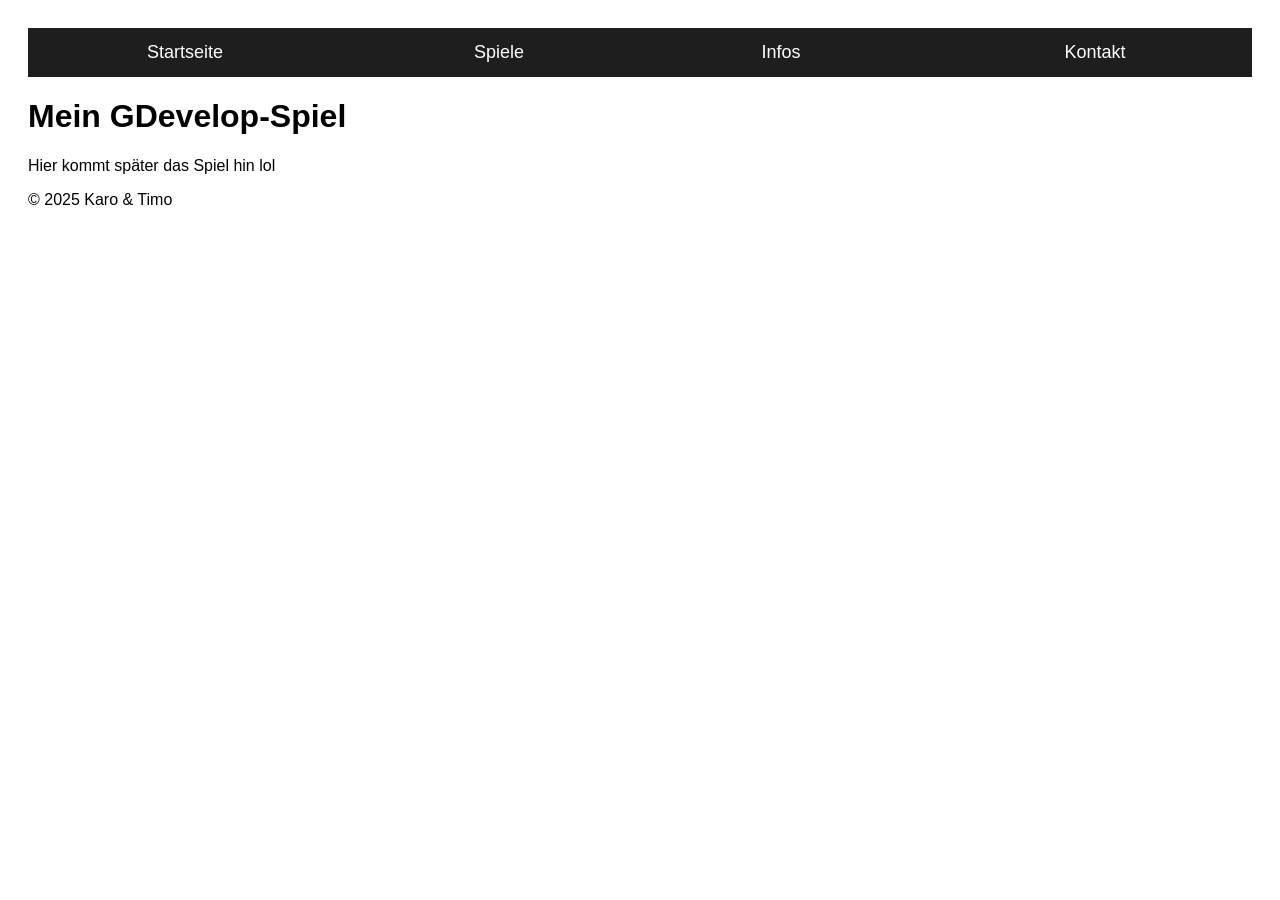
==== index.html @ 60efd47f "Add files via upload" ====
<!DOCTYPE html>
<html lang="de">
<head>
  <meta charset="UTF-8">
  <title>Mein Spiel</title>
  <link rel="stylesheet" href="style.css">
</head>
<body>
    <nav class="topnav">
  <a href="index.html">Startseite</a>

  <div class="dropdown">
    <a href="spiel.html" class="dropbtn">Spiele</a>
    <div class="dropdown-content">
      <a href="spiel.html">Dino-Spiel</a>
      <a href="klicker.html">Klicker-Spiel</a>
    </div>
  </div>

  <a href="infos.html">Infos</a>
  <a href="kontakt.html">Kontakt</a>
</nav>


  <header>
    <h1>Mein GDevelop-Spiel</h1>
  </header>

  <main>
    <div class="game-container">
      <!-- Hier kommt später dein GDevelop-Spiel rein -->
      <p>Hier kommt später das Spiel hin lol </p>
    </div>
  </main>

  <footer>
    <p>© 2025 Karo & Timo </p>
  </footer>


</html>
---- style.css ----
/* Navigation oben */
.topnav {
  background-color: #1e1e1e;
  display: flex;
  overflow: visible; /* wichtig für Dropdown */
}

.dropdown {
  position: relative;
  flex: 1;               /* passt in dein flex-nav Layout */
}

.dropbtn {
  display: block;
  width: 100%;
  color: #ffffff;
  text-align: center;
  padding: 14px 16px;
  text-decoration: none;
  font-size: 18px;
  transition: 0.3s;
}

.dropbtn:hover {
  background-color: #007bff;
}

.dropdown-content {
  display: none;
  position: absolute;
  top: 100%;
  left: 0;
  width: 100%;
  background-color: #1e1e1e;
  border-top: 1px solid rgba(255,255,255,0.15);
  z-index: 999;
}

.dropdown-content a {
  display: block;
  flex: none;
  padding: 12px 16px;
  text-align: center;
  font-size: 16px;
  color: #ffffff;
  text-decoration: none;
}

.dropdown-content a:hover {
  background-color: #007bff;
}

.dropdown:hover .dropdown-content,
.dropdown:focus-within .dropdown-content {
  display: block;
}

.topnav a {
  flex: 1;
  color: #ffffff;
  text-align: center;
  padding: 14px 16px;
  text-decoration: none;
  font-size: 18px;
  transition: 0.3s;
}

.topnav a:hover {
  background-color: #007bff;
}

body {
  font-family: Arial, sans-serif;
  padding: 20px;
}

.dropdown .dropbtn {
  background-color: transparent;
}

.dropdown .dropbtn:hover {
  background-color: #007bff;
}

button {
  padding: 10px 20px;
  cursor: pointer;
}

.game-wrap {
  max-width: 980px;
  margin: 0 auto;
}

.hud {
  display: flex;
  justify-content: space-between;
  margin: 10px 0;
  font-weight: bold;
}

#game {
  width: 100%;
  height: auto;
  border: 2px solid #111;
  border-radius: 10px;
  background: #eaf6ff;
  display: block;
}

.hint {
  margin-top: 10px;
  opacity: 0.8;
}

.restart-btn {
  margin-top: 10px;
}
/* Klicker-Shop Layout */
.shop {
  display: flex;
  gap: 10px;
  flex-wrap: wrap;
  margin-top: 10px;
}

.shop button {
  flex: 1;
  min-width: 240px;
}
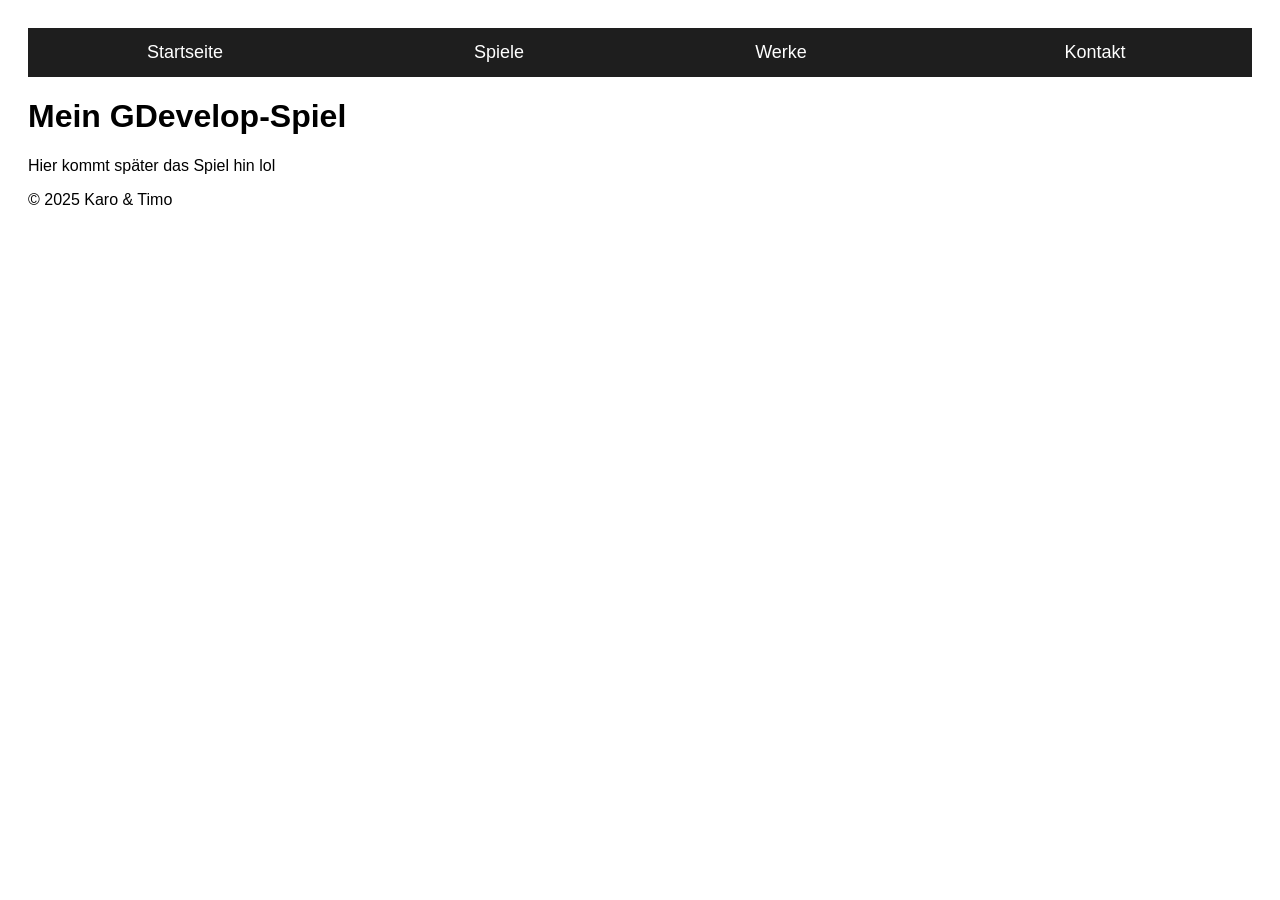
==== commit 9386a6f7: "Add files via upload" ====
--- a/index.html
+++ b/index.html
@@ -17,7 +17,7 @@
     </div>
   </div>
 
-  <a href="infos.html">Infos</a>
+  <a href="werke.html">Werke</a>
   <a href="kontakt.html">Kontakt</a>
 </nav>
 
--- a/style.css
+++ b/style.css
@@ -128,3 +128,35 @@
   flex: 1;
   min-width: 240px;
 }
+.media-box {
+  max-width: 980px;
+  margin: 0 auto 20px auto;
+  padding: 12px;
+  border: 2px solid rgba(0,0,0,0.12);
+  border-radius: 10px;
+  background: rgba(255,255,255,0.6);
+}
+
+.media-player {
+  margin-top: 10px;
+}
+
+audio, video {
+  width: 100%;
+  border-radius: 10px;
+}
+
+.download-btn {
+  display: inline-block;
+  margin-top: 10px;
+  padding: 10px 14px;
+  background: #007bff;
+  color: #fff;
+  text-decoration: none;
+  border-radius: 10px;
+  font-weight: bold;
+}
+
+.download-btn:hover {
+  filter: brightness(1.05);
+}
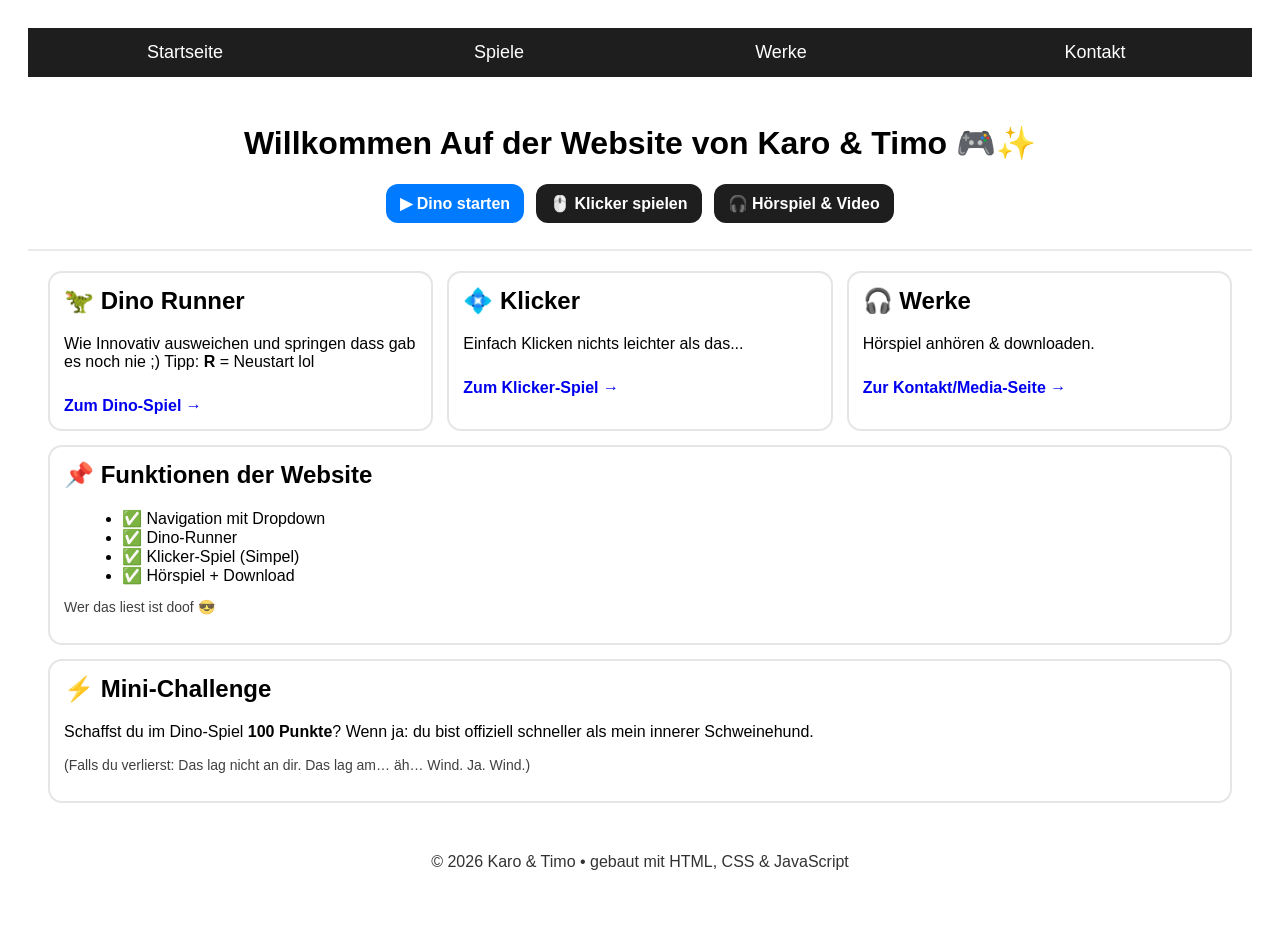
==== commit ccee484d: "Add files via upload" ====
--- a/index.html
+++ b/index.html
@@ -2,40 +2,100 @@
 <html lang="de">
 <head>
   <meta charset="UTF-8">
-  <title>Mein Spiel</title>
+  <meta name="viewport" content="width=device-width, initial-scale=1.0">
+  <title>Karo & Timo – Projektseite</title>
   <link rel="stylesheet" href="style.css">
 </head>
 <body>
-    <nav class="topnav">
-  <a href="index.html">Startseite</a>
 
-  <div class="dropdown">
-    <a href="spiel.html" class="dropbtn">Spiele</a>
-    <div class="dropdown-content">
-      <a href="spiel.html">Dino-Spiel</a>
-      <a href="klicker.html">Klicker-Spiel</a>
+  <!-- Menüleiste -->
+  <nav class="topnav">
+    <a href="index.html">Startseite</a>
+
+    <div class="dropdown">
+      <a href="spiel.html" class="dropbtn">Spiele</a>
+      <div class="dropdown-content">
+        <a href="spiel.html">Dino-Spiel</a>
+        <a href="klicker.html">Klicker-Spiel</a>
+      </div>
     </div>
-  </div>
 
-  <a href="werke.html">Werke</a>
-  <a href="kontakt.html">Kontakt</a>
-</nav>
+    <a href="werke.html">Werke</a>
+    <a href="kontakt.html">Kontakt</a>
+  </nav>
 
+  <!-- Hero -->
+  <header class="home-hero">
+    <h1>Willkommen Auf der Website von Karo & Timo 🎮✨</h1>
+    <p class="home-sub">
+    </p>
 
-  <header>
-    <h1>Mein GDevelop-Spiel</h1>
+    <div class="home-actions">
+      <a class="home-btn primary" href="spiel.html">▶ Dino starten</a>
+      <a class="home-btn" href="klicker.html">🖱️ Klicker spielen</a>
+      <a class="home-btn" href="werke.html">🎧 Hörspiel & Video</a>
+    </div>
+
   </header>
 
-  <main>
-    <div class="game-container">
-      <!-- Hier kommt später dein GDevelop-Spiel rein -->
-      <p>Hier kommt später das Spiel hin lol </p>
-    </div>
+  <main class="home-main">
+
+    <!-- Quick Cards -->
+    <section class="home-grid">
+      <article class="card">
+        <h2>🦖 Dino Runner</h2>
+        <p>
+          Wie Innovativ ausweichen und springen dass gab es noch nie ;)
+          Tipp: <b>R</b> = Neustart lol
+        </p>
+        <a class="card-link" href="spiel.html">Zum Dino-Spiel →</a>
+      </article>
+
+      <article class="card">
+        <h2>💠 Klicker</h2>
+        <p>
+          Einfach Klicken nichts leichter als das...
+        </p>
+        <a class="card-link" href="klicker.html">Zum Klicker-Spiel →</a>
+      </article>
+
+      <article class="card">
+        <h2>🎧 Werke</h2>
+        <p>
+          Hörspiel anhören & downloaden. 
+        </p>
+        <a class="card-link" href="werke.html">Zur Kontakt/Media-Seite →</a>
+      </article>
+    </section>
+
+    <section class="status card wide">
+      <h2>📌 Funktionen der Website</h2>
+      <ul class="checklist">
+        <li>✅ Navigation mit Dropdown</li>
+        <li>✅ Dino-Runner</li>
+        <li>✅ Klicker-Spiel (Simpel)</li>
+        <li>✅ Hörspiel + Download</li>
+      </ul>
+      <p class="tiny">
+        Wer das liest ist doof 😎
+      </p>
+    </section>
+
+    <section class="card wide">
+      <h2>⚡ Mini-Challenge</h2>
+      <p>
+        Schaffst du im Dino-Spiel <b>100 Punkte</b>? Wenn ja: du bist offiziell schneller als mein innerer Schweinehund.
+      </p>
+      <p class="tiny">
+        (Falls du verlierst: Das lag nicht an dir. Das lag am… äh… Wind. Ja. Wind.)
+      </p>
+    </section>
+
   </main>
 
-  <footer>
-    <p>© 2025 Karo & Timo </p>
+  <footer class="home-footer">
+    <p>© 2026 Karo & Timo • gebaut mit HTML, CSS & JavaScript</p>
   </footer>
 
-
+</body>
 </html>
--- a/style.css
+++ b/style.css
@@ -1,13 +1,12 @@
-/* Navigation oben */
 .topnav {
   background-color: #1e1e1e;
   display: flex;
-  overflow: visible; /* wichtig für Dropdown */
+  overflow: visible; 
 }
 
 .dropdown {
   position: relative;
-  flex: 1;               /* passt in dein flex-nav Layout */
+  flex: 1;               
 }
 
 .dropbtn {
@@ -116,7 +115,7 @@
 .restart-btn {
   margin-top: 10px;
 }
-/* Klicker-Shop Layout */
+
 .shop {
   display: flex;
   gap: 10px;
@@ -160,3 +159,156 @@
 .download-btn:hover {
   filter: brightness(1.05);
 }
+
+.home-hero {
+  padding: 26px 20px;
+  text-align: center;
+  border-bottom: 2px solid rgba(0,0,0,0.08);
+}
+
+.home-sub {
+  margin-top: 8px;
+  opacity: 0.85;
+}
+
+.home-actions {
+  display: flex;
+  gap: 12px;
+  justify-content: center;
+  flex-wrap: wrap;
+  margin-top: 14px;
+}
+
+.home-btn {
+  display: inline-block;
+  padding: 10px 14px;
+  border-radius: 12px;
+  text-decoration: none;
+  background: #1e1e1e;
+  color: #fff;
+  font-weight: bold;
+}
+
+.home-btn:hover {
+  background: #007bff;
+}
+
+.home-btn.primary {
+  background: #007bff;
+}
+
+.home-btn.primary:hover {
+  filter: brightness(1.05);
+}
+
+.home-mini {
+  margin-top: 14px;
+  opacity: 0.75;
+  font-size: 14px;
+}
+
+.home-main {
+  padding: 20px;
+}
+
+.home-grid {
+  display: grid;
+  grid-template-columns: repeat(3, minmax(0, 1fr));
+  gap: 14px;
+}
+
+.card {
+  background: rgba(255,255,255,0.65);
+  border: 2px solid rgba(0,0,0,0.10);
+  border-radius: 14px;
+  padding: 14px;
+}
+
+.card h2 {
+  margin-top: 0;
+}
+
+.card-link {
+  display: inline-block;
+  margin-top: 10px;
+  font-weight: bold;
+  text-decoration: none;
+}
+
+.card-link:hover {
+  text-decoration: underline;
+}
+
+.card.wide {
+  margin-top: 14px;
+}
+
+.checklist {
+  margin: 10px 0 0 18px;
+}
+
+.tiny {
+  opacity: 0.75;
+  font-size: 14px;
+}
+
+.home-footer {
+  text-align: center;
+  padding: 14px 10px;
+  opacity: 0.8;
+}
+
+@media (max-width: 900px) {
+  .home-grid {
+    grid-template-columns: 1fr;
+  }
+}
+
+.kontakt-section {
+  max-width: 900px;
+  margin: 60px auto;
+  padding: 20px;
+}
+
+
+.kontakt-hinweis {
+  text-align: center;
+  font-size: 1.3rem;
+  margin-bottom: 50px;
+  line-height: 1.6;
+}
+
+.bilder-container {
+  display: flex;
+  justify-content: center;
+  gap: 50px;
+  flex-wrap: wrap;
+}
+
+.bild-karte {
+  background: #ffffff;
+  padding: 20px;
+  border-radius: 16px;
+  text-align: center;
+  width: 220px;
+  box-shadow: 0 10px 25px rgba(0, 0, 0, 0.12);
+  transition: transform 0.3s ease, box-shadow 0.3s ease;
+}
+
+.bild-karte:hover {
+  transform: translateY(-8px);
+  box-shadow: 0 16px 35px rgba(0, 0, 0, 0.18);
+}
+
+.bild-karte img {
+  width: 100%;
+  height: auto;
+  border-radius: 12px;
+  margin-bottom: 15px;
+}
+
+.bild-karte p {
+  font-size: 1.2rem;
+  font-weight: bold;
+  margin: 0;
+}
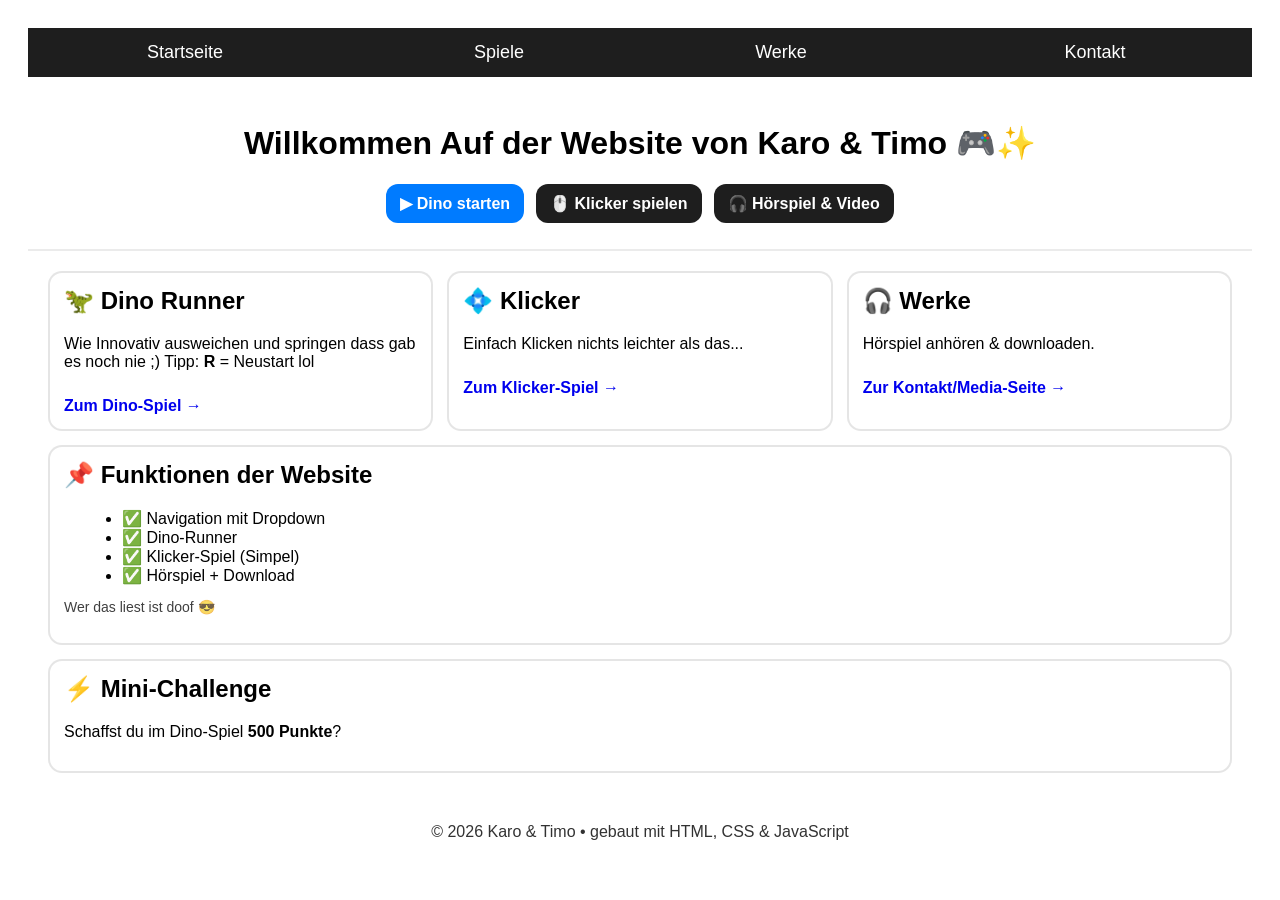
==== commit 97d542f5: "Add files via upload" ====
--- a/index.html
+++ b/index.html
@@ -84,10 +84,7 @@
     <section class="card wide">
       <h2>⚡ Mini-Challenge</h2>
       <p>
-        Schaffst du im Dino-Spiel <b>100 Punkte</b>? Wenn ja: du bist offiziell schneller als mein innerer Schweinehund.
-      </p>
-      <p class="tiny">
-        (Falls du verlierst: Das lag nicht an dir. Das lag am… äh… Wind. Ja. Wind.)
+        Schaffst du im Dino-Spiel <b>500 Punkte</b>?
       </p>
     </section>
 
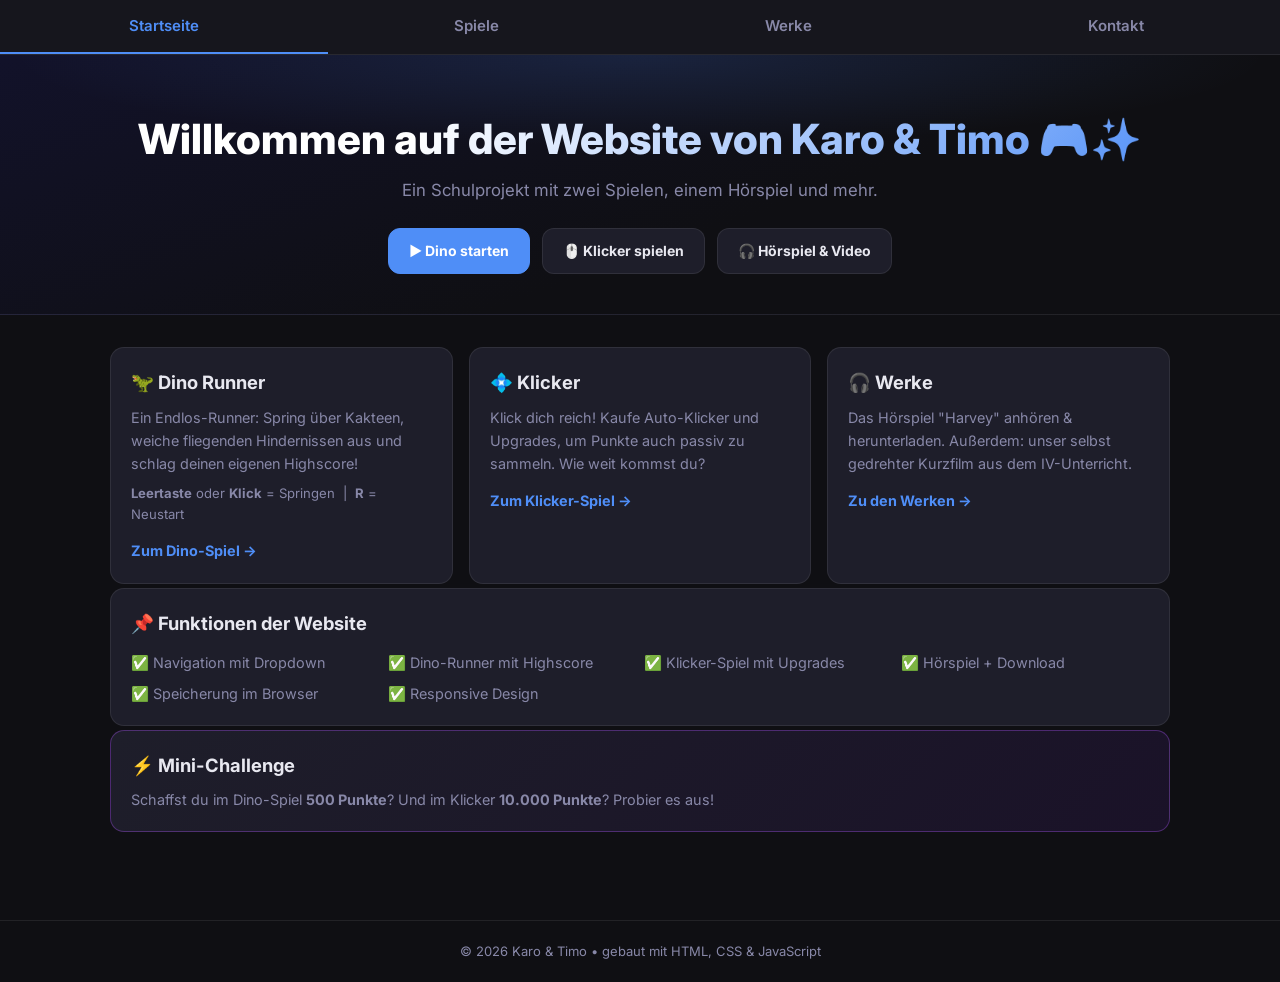
==== commit 97c96be7: "Verbessere Schulprojekt: modernes Design, bessere Spiele, Code-Cleanup - style.css: Komplett überarb" ====
--- a/index.html
+++ b/index.html
@@ -8,15 +8,14 @@
 </head>
 <body>
 
-  <!-- Menüleiste -->
   <nav class="topnav">
-    <a href="index.html">Startseite</a>
+    <a href="index.html" class="active">Startseite</a>
 
     <div class="dropdown">
       <a href="spiel.html" class="dropbtn">Spiele</a>
       <div class="dropdown-content">
-        <a href="spiel.html">Dino-Spiel</a>
-        <a href="klicker.html">Klicker-Spiel</a>
+        <a href="spiel.html">🦖 Dino-Spiel</a>
+        <a href="klicker.html">💠 Klicker-Spiel</a>
       </div>
     </div>
 
@@ -24,29 +23,28 @@
     <a href="kontakt.html">Kontakt</a>
   </nav>
 
-  <!-- Hero -->
   <header class="home-hero">
-    <h1>Willkommen Auf der Website von Karo & Timo 🎮✨</h1>
-    <p class="home-sub">
-    </p>
+    <h1>Willkommen auf der Website von Karo & Timo 🎮✨</h1>
+    <p class="home-sub">Ein Schulprojekt mit zwei Spielen, einem Hörspiel und mehr.</p>
 
     <div class="home-actions">
       <a class="home-btn primary" href="spiel.html">▶ Dino starten</a>
       <a class="home-btn" href="klicker.html">🖱️ Klicker spielen</a>
       <a class="home-btn" href="werke.html">🎧 Hörspiel & Video</a>
     </div>
-
   </header>
 
   <main class="home-main">
 
-    <!-- Quick Cards -->
     <section class="home-grid">
       <article class="card">
         <h2>🦖 Dino Runner</h2>
         <p>
-          Wie Innovativ ausweichen und springen dass gab es noch nie ;)
-          Tipp: <b>R</b> = Neustart lol
+          Ein Endlos-Runner: Spring über Kakteen, weiche fliegenden Hindernissen aus
+          und schlag deinen eigenen Highscore!
+        </p>
+        <p style="margin-top:8px;font-size:0.82rem;color:var(--text-muted)">
+          <b>Leertaste</b> oder <b>Klick</b> = Springen &nbsp;|&nbsp; <b>R</b> = Neustart
         </p>
         <a class="card-link" href="spiel.html">Zum Dino-Spiel →</a>
       </article>
@@ -54,7 +52,8 @@
       <article class="card">
         <h2>💠 Klicker</h2>
         <p>
-          Einfach Klicken nichts leichter als das...
+          Klick dich reich! Kaufe Auto-Klicker und Upgrades, um Punkte auch
+          passiv zu sammeln. Wie weit kommst du?
         </p>
         <a class="card-link" href="klicker.html">Zum Klicker-Spiel →</a>
       </article>
@@ -62,29 +61,30 @@
       <article class="card">
         <h2>🎧 Werke</h2>
         <p>
-          Hörspiel anhören & downloaden. 
+          Das Hörspiel "Harvey" anhören & herunterladen. Außerdem: unser
+          selbst gedrehter Kurzfilm aus dem IV-Unterricht.
         </p>
-        <a class="card-link" href="werke.html">Zur Kontakt/Media-Seite →</a>
+        <a class="card-link" href="werke.html">Zu den Werken →</a>
       </article>
     </section>
 
-    <section class="status card wide">
+    <section class="card wide">
       <h2>📌 Funktionen der Website</h2>
       <ul class="checklist">
         <li>✅ Navigation mit Dropdown</li>
-        <li>✅ Dino-Runner</li>
-        <li>✅ Klicker-Spiel (Simpel)</li>
+        <li>✅ Dino-Runner mit Highscore</li>
+        <li>✅ Klicker-Spiel mit Upgrades</li>
         <li>✅ Hörspiel + Download</li>
+        <li>✅ Speicherung im Browser</li>
+        <li>✅ Responsive Design</li>
       </ul>
-      <p class="tiny">
-        Wer das liest ist doof 😎
-      </p>
     </section>
 
-    <section class="card wide">
+    <section class="card wide challenge">
       <h2>⚡ Mini-Challenge</h2>
       <p>
-        Schaffst du im Dino-Spiel <b>500 Punkte</b>?
+        Schaffst du im Dino-Spiel <strong>500 Punkte</strong>? Und im Klicker
+        <strong>10.000 Punkte</strong>? Probier es aus!
       </p>
     </section>
 
--- a/style.css
+++ b/style.css
@@ -1,27 +1,82 @@
+/* =============================================
+   Karo & Timo – Projektseite  |  style.css
+   ============================================= */
+
+@import url('https://fonts.googleapis.com/css2?family=Inter:wght@400;600;700;800&display=swap');
+
+/* ---------- Reset & Base ---------- */
+*, *::before, *::after {
+  box-sizing: border-box;
+  margin: 0;
+  padding: 0;
+}
+
+:root {
+  --bg:        #0f0f13;
+  --bg2:       #16161d;
+  --surface:   #1e1e2a;
+  --border:    rgba(255,255,255,0.08);
+  --accent:    #4f8ef7;
+  --accent2:   #a855f7;
+  --text:      #e8e8f0;
+  --text-muted:#8888a8;
+  --green:     #22c55e;
+  --radius:    14px;
+  --shadow:    0 4px 24px rgba(0,0,0,0.4);
+}
+
+body {
+  font-family: 'Inter', Arial, sans-serif;
+  background-color: var(--bg);
+  color: var(--text);
+  min-height: 100vh;
+  line-height: 1.6;
+}
+
+a {
+  color: var(--accent);
+}
+
+/* ---------- Navigation ---------- */
 .topnav {
-  background-color: #1e1e1e;
+  background: var(--bg2);
+  border-bottom: 1px solid var(--border);
   display: flex;
-  overflow: visible; 
-}
-
-.dropdown {
-  position: relative;
-  flex: 1;               
-}
-
+  position: sticky;
+  top: 0;
+  z-index: 100;
+  backdrop-filter: blur(8px);
+}
+
+.topnav > a,
 .dropbtn {
-  display: block;
-  width: 100%;
-  color: #ffffff;
+  flex: 1;
+  color: var(--text-muted);
   text-align: center;
   padding: 14px 16px;
   text-decoration: none;
-  font-size: 18px;
-  transition: 0.3s;
-}
-
+  font-size: 15px;
+  font-weight: 600;
+  transition: color 0.2s, background 0.2s;
+  display: block;
+}
+
+.topnav > a:hover,
 .dropbtn:hover {
-  background-color: #007bff;
+  color: var(--text);
+  background: rgba(79, 142, 247, 0.12);
+}
+
+.topnav > a.active,
+.dropbtn.active {
+  color: var(--accent);
+  border-bottom: 2px solid var(--accent);
+}
+
+/* Dropdown */
+.dropdown {
+  position: relative;
+  flex: 1;
 }
 
 .dropdown-content {
@@ -30,23 +85,28 @@
   top: 100%;
   left: 0;
   width: 100%;
-  background-color: #1e1e1e;
-  border-top: 1px solid rgba(255,255,255,0.15);
+  background: var(--bg2);
+  border: 1px solid var(--border);
+  border-top: none;
+  border-radius: 0 0 var(--radius) var(--radius);
   z-index: 999;
+  overflow: hidden;
 }
 
 .dropdown-content a {
   display: block;
-  flex: none;
   padding: 12px 16px;
   text-align: center;
-  font-size: 16px;
-  color: #ffffff;
+  font-size: 14px;
+  font-weight: 600;
+  color: var(--text-muted);
   text-decoration: none;
+  transition: background 0.2s, color 0.2s;
 }
 
 .dropdown-content a:hover {
-  background-color: #007bff;
+  background: rgba(79, 142, 247, 0.12);
+  color: var(--text);
 }
 
 .dropdown:hover .dropdown-content,
@@ -54,121 +114,60 @@
   display: block;
 }
 
-.topnav a {
-  flex: 1;
-  color: #ffffff;
+/* ---------- Buttons ---------- */
+button {
+  font-family: inherit;
+  font-size: 14px;
+  font-weight: 600;
+  cursor: pointer;
+  border: none;
+  border-radius: 10px;
+  padding: 10px 20px;
+  transition: transform 0.1s, filter 0.2s, opacity 0.2s;
+}
+
+button:active:not(:disabled) {
+  transform: scale(0.96);
+}
+
+button:disabled {
+  opacity: 0.35;
+  cursor: not-allowed;
+}
+
+/* ---------- Home – Hero ---------- */
+.home-hero {
+  padding: 60px 24px 40px;
   text-align: center;
-  padding: 14px 16px;
-  text-decoration: none;
-  font-size: 18px;
-  transition: 0.3s;
-}
-
-.topnav a:hover {
-  background-color: #007bff;
-}
-
-body {
-  font-family: Arial, sans-serif;
-  padding: 20px;
-}
-
-.dropdown .dropbtn {
-  background-color: transparent;
-}
-
-.dropdown .dropbtn:hover {
-  background-color: #007bff;
-}
-
-button {
-  padding: 10px 20px;
-  cursor: pointer;
-}
-
-.game-wrap {
-  max-width: 980px;
-  margin: 0 auto;
-}
-
-.hud {
-  display: flex;
-  justify-content: space-between;
-  margin: 10px 0;
-  font-weight: bold;
-}
-
-#game {
-  width: 100%;
-  height: auto;
-  border: 2px solid #111;
-  border-radius: 10px;
-  background: #eaf6ff;
-  display: block;
-}
-
-.hint {
-  margin-top: 10px;
-  opacity: 0.8;
-}
-
-.restart-btn {
-  margin-top: 10px;
-}
-
-.shop {
-  display: flex;
-  gap: 10px;
-  flex-wrap: wrap;
-  margin-top: 10px;
-}
-
-.shop button {
-  flex: 1;
-  min-width: 240px;
-}
-.media-box {
-  max-width: 980px;
-  margin: 0 auto 20px auto;
-  padding: 12px;
-  border: 2px solid rgba(0,0,0,0.12);
-  border-radius: 10px;
-  background: rgba(255,255,255,0.6);
-}
-
-.media-player {
-  margin-top: 10px;
-}
-
-audio, video {
-  width: 100%;
-  border-radius: 10px;
-}
-
-.download-btn {
-  display: inline-block;
-  margin-top: 10px;
-  padding: 10px 14px;
-  background: #007bff;
-  color: #fff;
-  text-decoration: none;
-  border-radius: 10px;
-  font-weight: bold;
-}
-
-.download-btn:hover {
-  filter: brightness(1.05);
-}
-
-.home-hero {
-  padding: 26px 20px;
-  text-align: center;
-  border-bottom: 2px solid rgba(0,0,0,0.08);
+  background: linear-gradient(160deg, #12122a 0%, #0f0f13 60%);
+  border-bottom: 1px solid var(--border);
+  position: relative;
+  overflow: hidden;
+}
+
+.home-hero::before {
+  content: '';
+  position: absolute;
+  inset: 0;
+  background: radial-gradient(ellipse 70% 50% at 50% 0%, rgba(79,142,247,0.15) 0%, transparent 70%);
+  pointer-events: none;
+}
+
+.home-hero h1 {
+  font-size: clamp(1.6rem, 4vw, 2.6rem);
+  font-weight: 800;
+  line-height: 1.2;
+  background: linear-gradient(135deg, #fff 30%, var(--accent) 100%);
+  -webkit-background-clip: text;
+  -webkit-text-fill-color: transparent;
+  background-clip: text;
+  margin-bottom: 12px;
 }
 
 .home-sub {
-  margin-top: 8px;
-  opacity: 0.85;
+  color: var(--text-muted);
+  font-size: 1.05rem;
+  margin-bottom: 24px;
 }
 
 .home-actions {
@@ -176,139 +175,391 @@
   gap: 12px;
   justify-content: center;
   flex-wrap: wrap;
-  margin-top: 14px;
 }
 
 .home-btn {
   display: inline-block;
-  padding: 10px 14px;
+  padding: 11px 20px;
   border-radius: 12px;
   text-decoration: none;
-  background: #1e1e1e;
+  background: var(--surface);
+  border: 1px solid var(--border);
+  color: var(--text);
+  font-weight: 700;
+  font-size: 14px;
+  transition: border-color 0.2s, background 0.2s, transform 0.1s;
+}
+
+.home-btn:hover {
+  border-color: var(--accent);
+  background: rgba(79, 142, 247, 0.12);
+  transform: translateY(-1px);
+  color: var(--text);
+}
+
+.home-btn.primary {
+  background: var(--accent);
+  border-color: var(--accent);
   color: #fff;
-  font-weight: bold;
-}
-
-.home-btn:hover {
-  background: #007bff;
-}
-
-.home-btn.primary {
-  background: #007bff;
 }
 
 .home-btn.primary:hover {
-  filter: brightness(1.05);
-}
-
-.home-mini {
-  margin-top: 14px;
-  opacity: 0.75;
-  font-size: 14px;
-}
-
+  filter: brightness(1.1);
+  background: var(--accent);
+}
+
+/* ---------- Home – Main & Cards ---------- */
 .home-main {
-  padding: 20px;
+  max-width: 1100px;
+  margin: 0 auto;
+  padding: 32px 20px 48px;
 }
 
 .home-grid {
   display: grid;
   grid-template-columns: repeat(3, minmax(0, 1fr));
-  gap: 14px;
+  gap: 16px;
 }
 
 .card {
-  background: rgba(255,255,255,0.65);
-  border: 2px solid rgba(0,0,0,0.10);
-  border-radius: 14px;
-  padding: 14px;
+  background: var(--surface);
+  border: 1px solid var(--border);
+  border-radius: var(--radius);
+  padding: 20px;
+  transition: border-color 0.2s, transform 0.2s, box-shadow 0.2s;
+}
+
+.card:hover {
+  border-color: rgba(79,142,247,0.4);
+  transform: translateY(-3px);
+  box-shadow: var(--shadow);
 }
 
 .card h2 {
-  margin-top: 0;
+  font-size: 1.15rem;
+  font-weight: 700;
+  margin-bottom: 8px;
+}
+
+.card p {
+  color: var(--text-muted);
+  font-size: 0.9rem;
 }
 
 .card-link {
   display: inline-block;
+  margin-top: 14px;
+  font-weight: 700;
+  font-size: 0.9rem;
+  text-decoration: none;
+  color: var(--accent);
+  transition: opacity 0.2s;
+}
+
+.card-link:hover {
+  opacity: 0.8;
+  text-decoration: underline;
+}
+
+.card.wide {
+  grid-column: 1 / -1;
+  margin-top: 4px;
+}
+
+/* Checklist */
+.checklist {
+  list-style: none;
+  margin: 12px 0 0;
+  display: grid;
+  grid-template-columns: repeat(auto-fill, minmax(200px, 1fr));
+  gap: 8px;
+}
+
+.checklist li {
+  font-size: 0.9rem;
+  color: var(--text-muted);
+}
+
+.tiny {
+  font-size: 13px;
+  color: var(--text-muted);
+  margin-top: 12px;
+}
+
+/* Challenge card accent */
+.card.challenge {
+  border-color: rgba(168, 85, 247, 0.35);
+  background: linear-gradient(135deg, var(--surface) 0%, #1a1228 100%);
+}
+
+/* ---------- Footer ---------- */
+.home-footer,
+footer {
+  text-align: center;
+  padding: 20px;
+  color: var(--text-muted);
+  font-size: 13px;
+  border-top: 1px solid var(--border);
+  margin-top: 40px;
+}
+
+/* ---------- Page Headers ---------- */
+header {
+  padding: 28px 24px 16px;
+  border-bottom: 1px solid var(--border);
+  background: var(--bg2);
+}
+
+header h1 {
+  font-size: 1.8rem;
+  font-weight: 800;
+  max-width: 1100px;
+  margin: 0 auto;
+}
+
+/* ---------- Game Wrap ---------- */
+.game-wrap {
+  max-width: 960px;
+  margin: 28px auto;
+  padding: 0 20px;
+}
+
+.hud {
+  display: flex;
+  justify-content: space-between;
+  align-items: center;
+  padding: 10px 14px;
+  margin-bottom: 10px;
+  background: var(--surface);
+  border: 1px solid var(--border);
+  border-radius: 10px;
+  font-weight: 700;
+  font-size: 15px;
+}
+
+#game {
+  width: 100%;
+  height: auto;
+  border: 2px solid var(--border);
+  border-radius: var(--radius);
+  display: block;
+}
+
+.hint {
   margin-top: 10px;
-  font-weight: bold;
+  color: var(--text-muted);
+  font-size: 14px;
+}
+
+.restart-btn,
+#clickBtn {
+  margin-top: 12px;
+  background: var(--accent);
+  color: #fff;
+  padding: 11px 24px;
+  font-size: 15px;
+  border-radius: 12px;
+}
+
+.restart-btn:hover,
+#clickBtn:hover {
+  filter: brightness(1.1);
+}
+
+/* ---------- Klicker Shop ---------- */
+.shop {
+  display: flex;
+  gap: 10px;
+  flex-wrap: wrap;
+  margin-top: 14px;
+}
+
+.shop button {
+  flex: 1;
+  min-width: 220px;
+  background: var(--surface);
+  border: 1px solid var(--border);
+  color: var(--text);
+  padding: 12px 16px;
+  text-align: left;
+  border-radius: 12px;
+  transition: border-color 0.2s, background 0.2s;
+}
+
+.shop button:not(:disabled):hover {
+  border-color: var(--accent);
+  background: rgba(79,142,247,0.1);
+}
+
+.shop button:disabled {
+  opacity: 0.3;
+}
+
+.reset-btn {
+  margin-top: 14px;
+  background: transparent;
+  border: 1px solid rgba(239,68,68,0.4);
+  color: #ef4444;
+  font-size: 13px;
+  padding: 8px 16px;
+}
+
+.reset-btn:hover {
+  background: rgba(239,68,68,0.1);
+  border-color: #ef4444;
+}
+
+/* ---------- Media / Werke ---------- */
+.media-box {
+  max-width: 960px;
+  margin: 28px auto 0;
+  padding: 20px;
+  border: 1px solid var(--border);
+  border-radius: var(--radius);
+  background: var(--surface);
+}
+
+.media-box h2 {
+  font-size: 1.2rem;
+  font-weight: 700;
+  margin-bottom: 14px;
+}
+
+.media-box p {
+  color: var(--text-muted);
+  font-size: 0.9rem;
+  margin-bottom: 12px;
+}
+
+audio, video {
+  width: 100%;
+  border-radius: 10px;
+  margin-top: 8px;
+}
+
+.download-btn {
+  display: inline-block;
+  margin-top: 14px;
+  padding: 10px 18px;
+  background: var(--accent);
+  color: #fff;
   text-decoration: none;
-}
-
-.card-link:hover {
-  text-decoration: underline;
-}
-
-.card.wide {
-  margin-top: 14px;
-}
-
-.checklist {
-  margin: 10px 0 0 18px;
-}
-
-.tiny {
-  opacity: 0.75;
+  border-radius: 10px;
+  font-weight: 700;
   font-size: 14px;
-}
-
-.home-footer {
-  text-align: center;
-  padding: 14px 10px;
-  opacity: 0.8;
-}
-
-@media (max-width: 900px) {
-  .home-grid {
-    grid-template-columns: 1fr;
-  }
-}
-
+  transition: filter 0.2s;
+}
+
+.download-btn:hover {
+  filter: brightness(1.1);
+  color: #fff;
+}
+
+.media-missing {
+  color: var(--text-muted);
+  font-size: 0.85rem;
+  margin-top: 8px;
+  font-style: italic;
+}
+
+/* ---------- Kontakt ---------- */
 .kontakt-section {
   max-width: 900px;
   margin: 60px auto;
   padding: 20px;
-}
-
+  text-align: center;
+}
 
 .kontakt-hinweis {
-  text-align: center;
-  font-size: 1.3rem;
-  margin-bottom: 50px;
-  line-height: 1.6;
+  font-size: 1.25rem;
+  line-height: 1.7;
+  margin-bottom: 48px;
+  color: var(--text-muted);
+}
+
+.kontakt-hinweis strong {
+  color: var(--text);
 }
 
 .bilder-container {
   display: flex;
   justify-content: center;
-  gap: 50px;
+  gap: 40px;
   flex-wrap: wrap;
 }
 
 .bild-karte {
-  background: #ffffff;
+  background: var(--surface);
+  border: 1px solid var(--border);
   padding: 20px;
-  border-radius: 16px;
+  border-radius: 18px;
   text-align: center;
   width: 220px;
-  box-shadow: 0 10px 25px rgba(0, 0, 0, 0.12);
-  transition: transform 0.3s ease, box-shadow 0.3s ease;
+  box-shadow: var(--shadow);
+  transition: transform 0.3s ease, box-shadow 0.3s ease, border-color 0.3s;
 }
 
 .bild-karte:hover {
   transform: translateY(-8px);
-  box-shadow: 0 16px 35px rgba(0, 0, 0, 0.18);
+  box-shadow: 0 16px 40px rgba(0,0,0,0.5);
+  border-color: rgba(79,142,247,0.35);
 }
 
 .bild-karte img {
   width: 100%;
   height: auto;
   border-radius: 12px;
-  margin-bottom: 15px;
+  margin-bottom: 14px;
 }
 
 .bild-karte p {
-  font-size: 1.2rem;
-  font-weight: bold;
-  margin: 0;
-}
+  font-size: 1rem;
+  font-weight: 700;
+  color: var(--text);
+}
+
+/* ---------- Milestone toast ---------- */
+#milestone-toast {
+  position: fixed;
+  bottom: 30px;
+  left: 50%;
+  transform: translateX(-50%) translateY(80px);
+  background: linear-gradient(135deg, var(--accent), var(--accent2));
+  color: #fff;
+  font-weight: 700;
+  font-size: 16px;
+  padding: 12px 28px;
+  border-radius: 50px;
+  box-shadow: 0 8px 32px rgba(79,142,247,0.4);
+  opacity: 0;
+  transition: transform 0.4s cubic-bezier(.34,1.56,.64,1), opacity 0.4s;
+  pointer-events: none;
+  z-index: 9999;
+  white-space: nowrap;
+}
+
+#milestone-toast.show {
+  opacity: 1;
+  transform: translateX(-50%) translateY(0);
+}
+
+/* ---------- Responsive ---------- */
+@media (max-width: 700px) {
+  .home-grid {
+    grid-template-columns: 1fr;
+  }
+
+  .topnav > a,
+  .dropbtn {
+    font-size: 13px;
+    padding: 12px 8px;
+  }
+
+  .home-hero h1 {
+    font-size: 1.5rem;
+  }
+
+  .hud {
+    font-size: 13px;
+  }
+}
